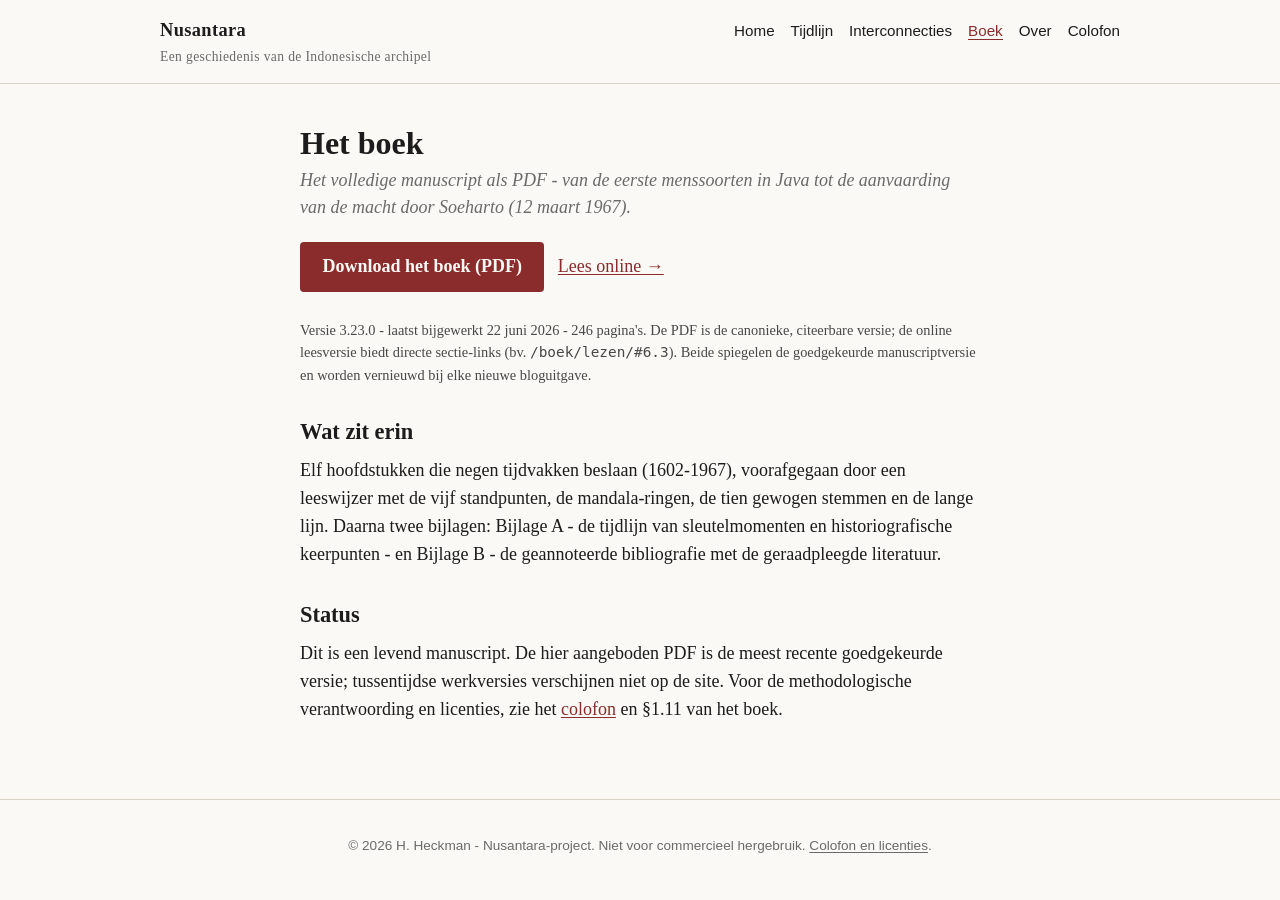
==== boek/index.html @ 70d61304 "Add files via upload Boek v3.23.0: PDF + leesversie + navigatie") → Commit changes." ====
<!DOCTYPE html>
<html lang="nl">
<head>
  <meta charset="UTF-8">
  <meta name="viewport" content="width=device-width, initial-scale=1.0">
  <title>Het boek - Nusantara</title>
  <meta name="description" content="Download het volledige manuscript van Nusantara - een maritiem-gecentreerde geschiedenis van de Indonesische archipel - als PDF.">
  <meta property="og:title" content="Het boek - Nusantara">
  <link rel="stylesheet" href="../assets/css/site.css">
  <style>
    .download-btn{display:inline-block;margin:.5rem 0 1rem;padding:.7rem 1.4rem;background:#8B2C2C;color:#FBF9F5;text-decoration:none;border-radius:4px;font-weight:bold}
    .download-btn:hover{background:#9E1B22}
    .meta{font-size:.9rem;opacity:.8}
  </style>
</head>
<body>

<header class="site-header">
  <div class="wrap">
    <a href="/" class="brand">
      Nusantara
      <span class="tagline">Een geschiedenis van de Indonesische archipel</span>
    </a>
    <nav class="site-nav" aria-label="Hoofdnavigatie">
      <ul>
        <li><a href="/">Home</a></li>
        <li><a href="/tijdlijn/">Tijdlijn</a></li>
        <li><a href="/interconnecties/">Interconnecties</a></li>
        <li><a href="/boek/" class="is-current">Boek</a></li>
        <li><a href="/over/">Over</a></li>
        <li><a href="/colofon/">Colofon</a></li>
      </ul>
    </nav>
  </div>
</header>

<main>

  <h1>Het boek</h1>
  <p class="subtitle">Het volledige manuscript als PDF - van de eerste menssoorten in Java tot de aanvaarding van de macht door Soeharto (12 maart 1967).</p>

  <p><a class="download-btn" href="/boek/Boek_Nusantara_v3_23_0.pdf">Download het boek (PDF)</a> &nbsp; <a href="/boek/lezen/">Lees online &rarr;</a></p>
  <p class="meta">Versie 3.23.0 - laatst bijgewerkt 22 juni 2026 - 246 pagina's. De PDF is de canonieke, citeerbare versie; de online leesversie biedt directe sectie-links (bv. <code>/boek/lezen/#6.3</code>). Beide spiegelen de goedgekeurde manuscriptversie en worden vernieuwd bij elke nieuwe bloguitgave.</p>

  <h2>Wat zit erin</h2>
  <p>Elf hoofdstukken die negen tijdvakken beslaan (1602-1967), voorafgegaan door een leeswijzer met de vijf standpunten, de mandala-ringen, de tien gewogen stemmen en de lange lijn. Daarna twee bijlagen: Bijlage A - de tijdlijn van sleutelmomenten en historiografische keerpunten - en Bijlage B - de geannoteerde bibliografie met de geraadpleegde literatuur.</p>

  <h2>Status</h2>
  <p>Dit is een levend manuscript. De hier aangeboden PDF is de meest recente goedgekeurde versie; tussentijdse werkversies verschijnen niet op de site. Voor de methodologische verantwoording en licenties, zie het <a href="/colofon/">colofon</a> en §1.11 van het boek.</p>

</main>

<footer class="site-footer">
  <p>&copy; 2026 H. Heckman - Nusantara-project. Niet voor commercieel hergebruik. <a href="/colofon/">Colofon en licenties</a>.</p>
</footer>

</body>
</html>
---- assets/css/site.css ----
/* Nusantara companion-site - basis-stylesheet (skeleton v1.0)
 * Stijl: rustig academisch, één lettertype-familie, twee accentkleuren,
 * mobielvriendelijk. Wordt in week 1 (typografie/colorscheme) verder uitgewerkt.
 */

:root {
  --c-bg: #fbf9f5;          /* off-white papier */
  --c-text: #1c1c1c;        /* near-black */
  --c-muted: #6a6a6a;       /* subtitels, captions */
  --c-accent: #8B2C2C;      /* hidde-rood (cinnaber) - links, accenten */
  --c-accent-soft: #c9d6c4; /* zachtgroen voor banners/blocks */
  --c-rule: #d8d2c2;        /* hairline separator */
  --maxw: 720px;
  --maxw-wide: 960px;
  --font: 'Georgia', 'Cambria', 'Times New Roman', serif;
  --font-sans: 'Helvetica Neue', Arial, sans-serif;
}

* { box-sizing: border-box; }

html { scroll-behavior: smooth; }

body {
  margin: 0;
  font-family: var(--font);
  font-size: 18px;
  line-height: 1.55;
  color: var(--c-text);
  background: var(--c-bg);
}

/* Layout */
header.site-header {
  border-bottom: 1px solid var(--c-rule);
  padding: 1rem 1.25rem;
}
header.site-header .wrap {
  max-width: var(--maxw-wide);
  margin: 0 auto;
  display: flex;
  flex-wrap: wrap;
  align-items: baseline;
  justify-content: space-between;
  gap: 0.75rem;
}
header.site-header .brand {
  font-weight: 700;
  font-size: 1.15rem;
  letter-spacing: 0.02em;
  text-decoration: none;
  color: var(--c-text);
}
header.site-header .brand .tagline {
  display: block;
  font-weight: 400;
  font-size: 0.85rem;
  color: var(--c-muted);
  margin-top: 0.1rem;
}
nav.site-nav ul {
  list-style: none;
  margin: 0; padding: 0;
  display: flex;
  flex-wrap: wrap;
  gap: 1rem;
  font-family: var(--font-sans);
  font-size: 0.95rem;
}
nav.site-nav a {
  color: var(--c-text);
  text-decoration: none;
  border-bottom: 1px solid transparent;
}
nav.site-nav a:hover,
nav.site-nav a.is-current {
  border-bottom-color: var(--c-accent);
  color: var(--c-accent);
}

main {
  max-width: var(--maxw);
  margin: 0 auto;
  padding: 2rem 1.25rem 4rem;
}
main.wide { max-width: var(--maxw-wide); }

h1 { font-size: 2rem; line-height: 1.2; margin: 0.5rem 0 0.25rem; }
h2 { font-size: 1.4rem; line-height: 1.25; margin: 2rem 0 0.5rem; }
h3 { font-size: 1.15rem; margin: 1.5rem 0 0.4rem; }
p { margin: 0.7rem 0; }

a { color: var(--c-accent); text-decoration: underline; text-underline-offset: 2px; }
a:hover { text-decoration: none; }

.subtitle { color: var(--c-muted); font-style: italic; margin-top: 0; }

.banner {
  background: var(--c-accent-soft);
  border-left: 4px solid var(--c-accent);
  padding: 0.6rem 1rem;
  margin: 1.25rem 0;
  font-size: 0.95rem;
}
.banner .label {
  display: inline-block;
  font-family: var(--font-sans);
  font-size: 0.75rem;
  font-weight: 700;
  text-transform: uppercase;
  letter-spacing: 0.08em;
  color: var(--c-accent);
  margin-right: 0.5rem;
}

.cards {
  display: grid;
  grid-template-columns: repeat(auto-fit, minmax(220px, 1fr));
  gap: 1rem;
  margin: 1.5rem 0;
}
.card {
  border: 1px solid var(--c-rule);
  padding: 1rem 1.1rem;
  background: #fff;
}
.card h3 { margin-top: 0; }
.card p { font-size: 0.95rem; color: var(--c-text); }

footer.site-footer {
  border-top: 1px solid var(--c-rule);
  padding: 1.5rem 1.25rem;
  font-family: var(--font-sans);
  font-size: 0.85rem;
  color: var(--c-muted);
  text-align: center;
}
footer.site-footer a { color: var(--c-muted); }

/* Embed-frames voor tijdlijn / interconnecties */
.embed-frame {
  width: 100%;
  height: 80vh;
  min-height: 540px;
  border: 1px solid var(--c-rule);
  background: #fff;
}

/* 404 */
.notfound {
  text-align: center;
  padding: 4rem 0;
}
.notfound h1 { font-size: 3rem; margin-bottom: 0.5rem; }

@media (max-width: 540px) {
  body { font-size: 16px; }
  h1 { font-size: 1.6rem; }
  h2 { font-size: 1.2rem; }
  main { padding: 1.25rem 1rem 3rem; }
}
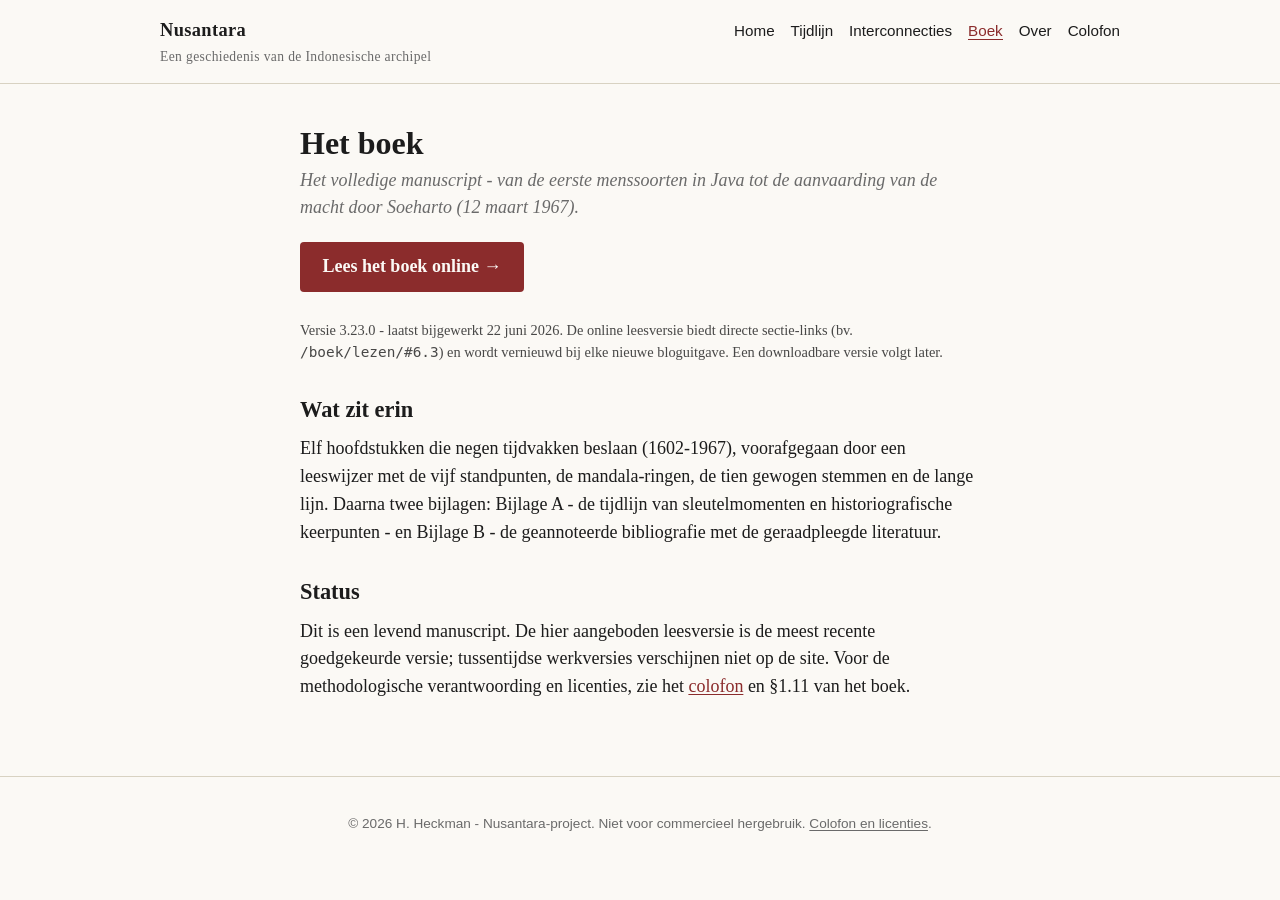
==== commit af7cf059: "Add files via upload PDF optie uitgeschakeld" ====
--- a/boek/index.html
+++ b/boek/index.html
@@ -4,7 +4,7 @@
   <meta charset="UTF-8">
   <meta name="viewport" content="width=device-width, initial-scale=1.0">
   <title>Het boek - Nusantara</title>
-  <meta name="description" content="Download het volledige manuscript van Nusantara - een maritiem-gecentreerde geschiedenis van de Indonesische archipel - als PDF.">
+  <meta name="description" content="Het volledige manuscript van Nusantara - een maritiem-gecentreerde geschiedenis van de Indonesische archipel - online te lezen, met directe sectie-links.">
   <meta property="og:title" content="Het boek - Nusantara">
   <link rel="stylesheet" href="../assets/css/site.css">
   <style>
@@ -37,16 +37,16 @@
 <main>
 
   <h1>Het boek</h1>
-  <p class="subtitle">Het volledige manuscript als PDF - van de eerste menssoorten in Java tot de aanvaarding van de macht door Soeharto (12 maart 1967).</p>
+  <p class="subtitle">Het volledige manuscript - van de eerste menssoorten in Java tot de aanvaarding van de macht door Soeharto (12 maart 1967).</p>
 
-  <p><a class="download-btn" href="/boek/Boek_Nusantara_v3_23_0.pdf">Download het boek (PDF)</a> &nbsp; <a href="/boek/lezen/">Lees online &rarr;</a></p>
-  <p class="meta">Versie 3.23.0 - laatst bijgewerkt 22 juni 2026 - 246 pagina's. De PDF is de canonieke, citeerbare versie; de online leesversie biedt directe sectie-links (bv. <code>/boek/lezen/#6.3</code>). Beide spiegelen de goedgekeurde manuscriptversie en worden vernieuwd bij elke nieuwe bloguitgave.</p>
+  <p><a class="download-btn" href="/boek/lezen/">Lees het boek online &rarr;</a></p>
+  <p class="meta">Versie 3.23.0 - laatst bijgewerkt 22 juni 2026. De online leesversie biedt directe sectie-links (bv. <code>/boek/lezen/#6.3</code>) en wordt vernieuwd bij elke nieuwe bloguitgave. Een downloadbare versie volgt later.</p>
 
   <h2>Wat zit erin</h2>
   <p>Elf hoofdstukken die negen tijdvakken beslaan (1602-1967), voorafgegaan door een leeswijzer met de vijf standpunten, de mandala-ringen, de tien gewogen stemmen en de lange lijn. Daarna twee bijlagen: Bijlage A - de tijdlijn van sleutelmomenten en historiografische keerpunten - en Bijlage B - de geannoteerde bibliografie met de geraadpleegde literatuur.</p>
 
   <h2>Status</h2>
-  <p>Dit is een levend manuscript. De hier aangeboden PDF is de meest recente goedgekeurde versie; tussentijdse werkversies verschijnen niet op de site. Voor de methodologische verantwoording en licenties, zie het <a href="/colofon/">colofon</a> en §1.11 van het boek.</p>
+  <p>Dit is een levend manuscript. De hier aangeboden leesversie is de meest recente goedgekeurde versie; tussentijdse werkversies verschijnen niet op de site. Voor de methodologische verantwoording en licenties, zie het <a href="/colofon/">colofon</a> en §1.11 van het boek.</p>
 
 </main>
 
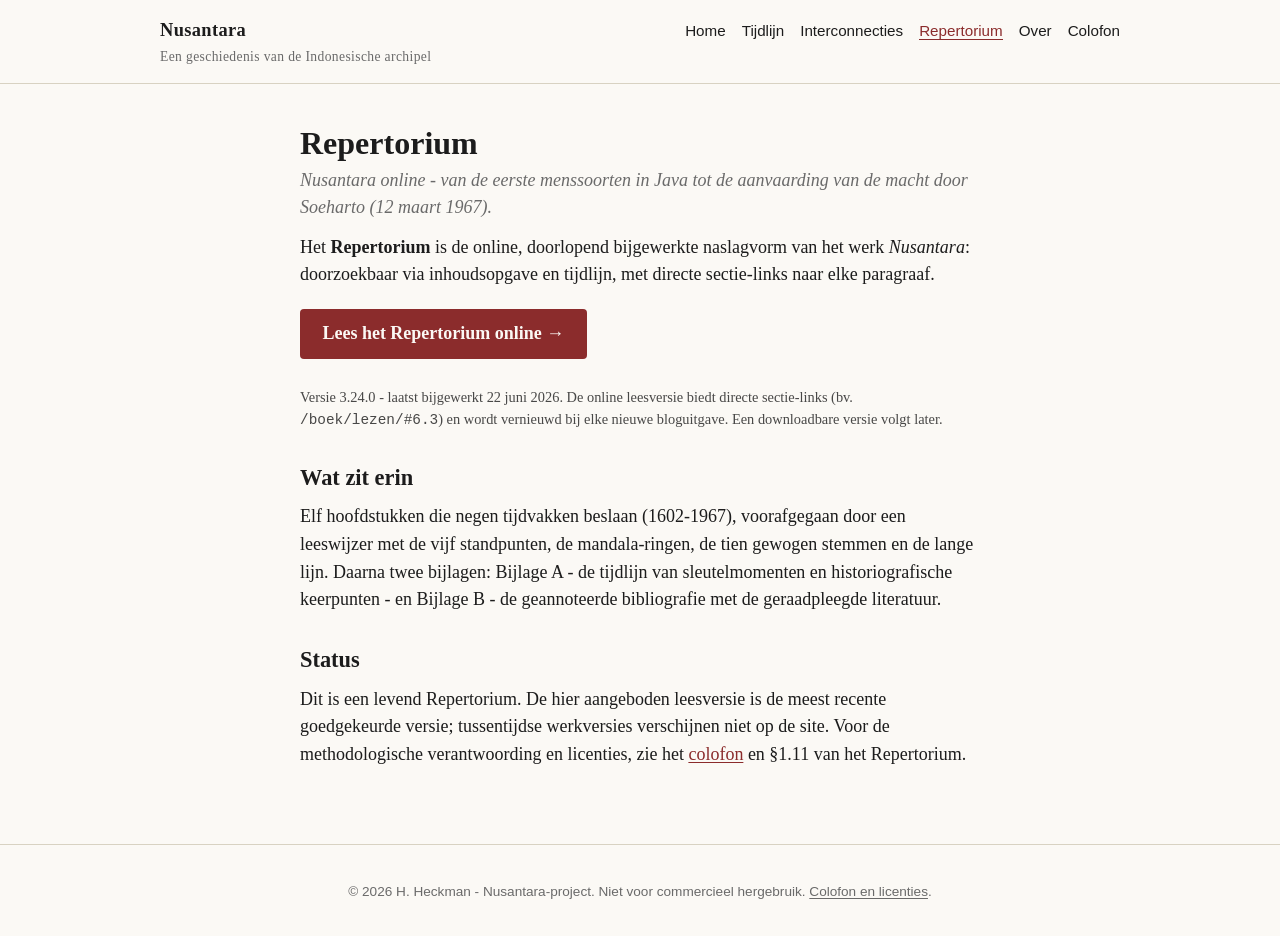
==== commit acf70fee: "Add files via upload" ====
--- a/boek/index.html
+++ b/boek/index.html
@@ -3,9 +3,9 @@
 <head>
   <meta charset="UTF-8">
   <meta name="viewport" content="width=device-width, initial-scale=1.0">
-  <title>Het boek - Nusantara</title>
-  <meta name="description" content="Het volledige manuscript van Nusantara - een maritiem-gecentreerde geschiedenis van de Indonesische archipel - online te lezen, met directe sectie-links.">
-  <meta property="og:title" content="Het boek - Nusantara">
+  <title>Repertorium - Nusantara</title>
+  <meta name="description" content="Het Repertorium van Nusantara - een maritiem-gecentreerde geschiedenis van de Indonesische archipel - online te lezen, met directe sectie-links.">
+  <meta property="og:title" content="Repertorium - Nusantara">
   <link rel="stylesheet" href="../assets/css/site.css">
   <style>
     .download-btn{display:inline-block;margin:.5rem 0 1rem;padding:.7rem 1.4rem;background:#8B2C2C;color:#FBF9F5;text-decoration:none;border-radius:4px;font-weight:bold}
@@ -26,7 +26,7 @@
         <li><a href="/">Home</a></li>
         <li><a href="/tijdlijn/">Tijdlijn</a></li>
         <li><a href="/interconnecties/">Interconnecties</a></li>
-        <li><a href="/boek/" class="is-current">Boek</a></li>
+        <li><a href="/boek/" class="is-current">Repertorium</a></li>
         <li><a href="/over/">Over</a></li>
         <li><a href="/colofon/">Colofon</a></li>
       </ul>
@@ -36,17 +36,19 @@
 
 <main>
 
-  <h1>Het boek</h1>
-  <p class="subtitle">Het volledige manuscript - van de eerste menssoorten in Java tot de aanvaarding van de macht door Soeharto (12 maart 1967).</p>
+  <h1>Repertorium</h1>
+  <p class="subtitle">Nusantara online - van de eerste menssoorten in Java tot de aanvaarding van de macht door Soeharto (12 maart 1967).</p>
 
-  <p><a class="download-btn" href="/boek/lezen/">Lees het boek online &rarr;</a></p>
-  <p class="meta">Versie 3.23.0 - laatst bijgewerkt 22 juni 2026. De online leesversie biedt directe sectie-links (bv. <code>/boek/lezen/#6.3</code>) en wordt vernieuwd bij elke nieuwe bloguitgave. Een downloadbare versie volgt later.</p>
+  <p>Het <strong>Repertorium</strong> is de online, doorlopend bijgewerkte naslagvorm van het werk <em>Nusantara</em>: doorzoekbaar via inhoudsopgave en tijdlijn, met directe sectie-links naar elke paragraaf.</p>
+
+  <p><a class="download-btn" href="/boek/lezen/">Lees het Repertorium online &rarr;</a></p>
+  <p class="meta">Versie 3.24.0 - laatst bijgewerkt 22 juni 2026. De online leesversie biedt directe sectie-links (bv. <code>/boek/lezen/#6.3</code>) en wordt vernieuwd bij elke nieuwe bloguitgave. Een downloadbare versie volgt later.</p>
 
   <h2>Wat zit erin</h2>
   <p>Elf hoofdstukken die negen tijdvakken beslaan (1602-1967), voorafgegaan door een leeswijzer met de vijf standpunten, de mandala-ringen, de tien gewogen stemmen en de lange lijn. Daarna twee bijlagen: Bijlage A - de tijdlijn van sleutelmomenten en historiografische keerpunten - en Bijlage B - de geannoteerde bibliografie met de geraadpleegde literatuur.</p>
 
   <h2>Status</h2>
-  <p>Dit is een levend manuscript. De hier aangeboden leesversie is de meest recente goedgekeurde versie; tussentijdse werkversies verschijnen niet op de site. Voor de methodologische verantwoording en licenties, zie het <a href="/colofon/">colofon</a> en §1.11 van het boek.</p>
+  <p>Dit is een levend Repertorium. De hier aangeboden leesversie is de meest recente goedgekeurde versie; tussentijdse werkversies verschijnen niet op de site. Voor de methodologische verantwoording en licenties, zie het <a href="/colofon/">colofon</a> en §1.11 van het Repertorium.</p>
 
 </main>
 
